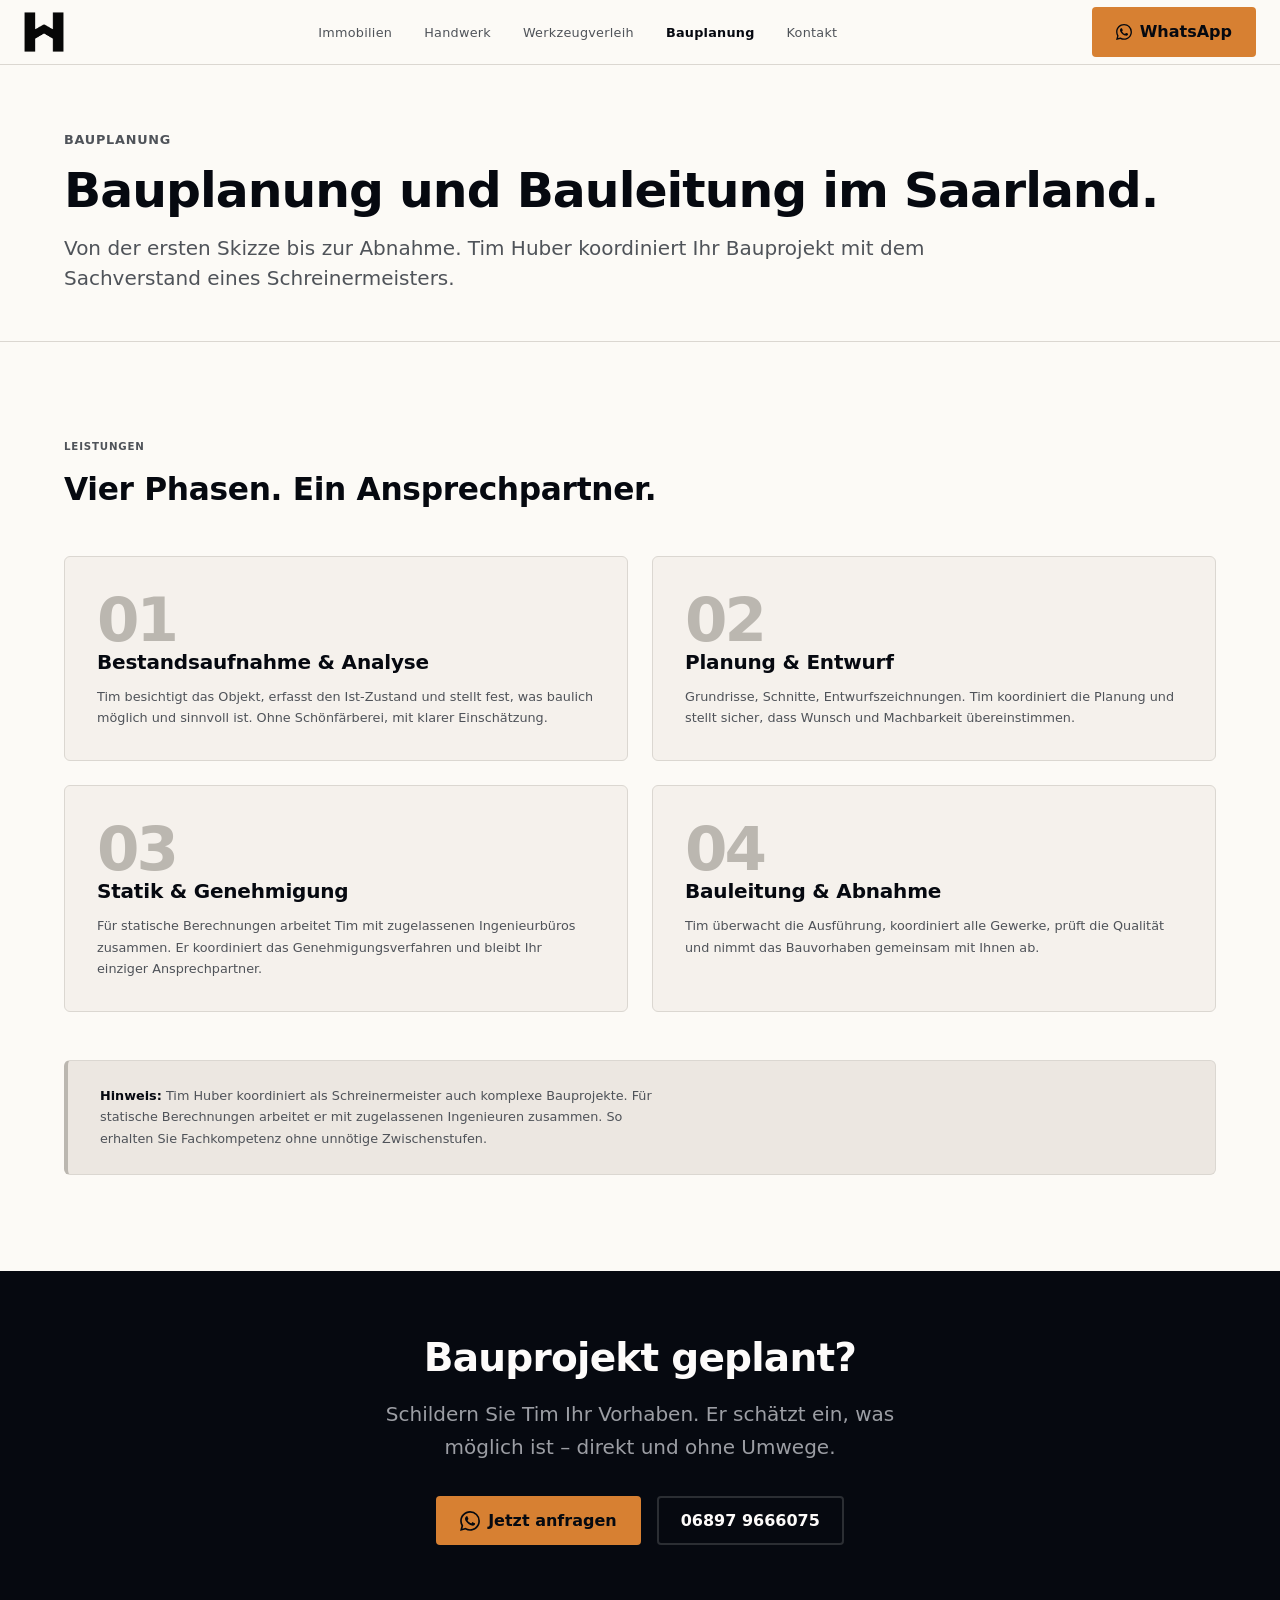
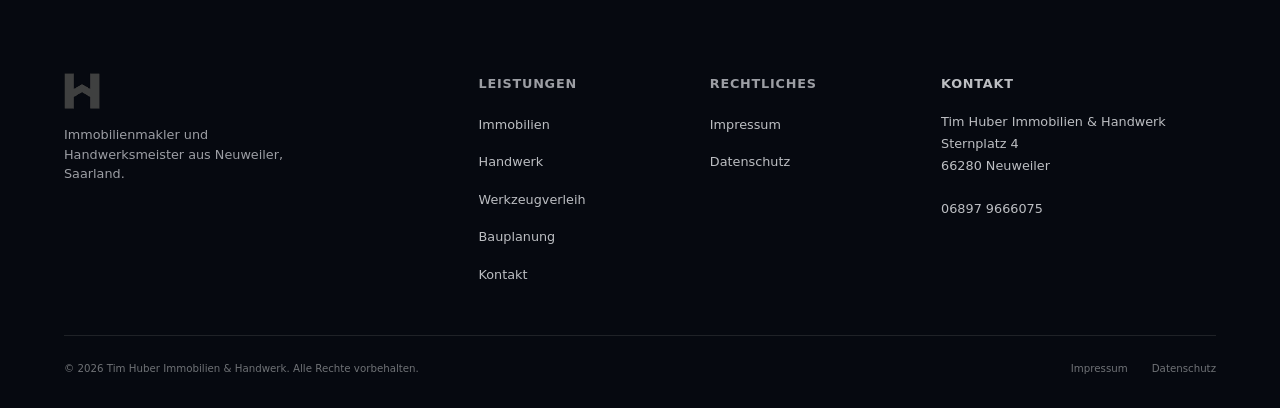
==== bauplanung.html @ 13542544 "feat: alle 7 Unterseiten (Phase 1 Demo komplett) - immobilien.html: Referenz-Listings (3x Platzhalte" ====
<!DOCTYPE html>
<html lang="de">
<head>
  <meta charset="UTF-8">
  <meta name="viewport" content="width=device-width, initial-scale=1.0">

  <meta http-equiv="Content-Security-Policy"
        content="default-src 'none'; style-src 'self' https://fonts.googleapis.com 'unsafe-inline'; font-src 'self' https://fonts.gstatic.com; img-src 'self'; script-src 'self'; form-action 'none'; frame-ancestors 'none';">
  <meta name="referrer" content="strict-origin-when-cross-origin">

  <title>Bauplanung im Saarland – Tim Huber</title>
  <meta name="description" content="Bauplanung, Statik und Bauleitung im Saarland: Tim Huber koordiniert als Schreinermeister komplexe Bauprojekte von der Bestandsaufnahme bis zur Abnahme. Jetzt anfragen.">
  <link rel="canonical" href="https://tchitcho119.github.io/timhuber-website/bauplanung.html">

  <meta property="og:type"        content="website">
  <meta property="og:title"       content="Bauplanung im Saarland – Tim Huber">
  <meta property="og:description" content="Bauplanung, Statik und Bauleitung für Um- und Neubauvorhaben im Saarland.">
  <meta property="og:url"         content="https://tchitcho119.github.io/timhuber-website/bauplanung.html">
  <meta property="og:image"       content="https://tchitcho119.github.io/timhuber-website/img/th-logo.webp">
  <meta property="og:locale"      content="de_DE">

  <link rel="stylesheet" href="css/tokens.css">
  <link rel="stylesheet" href="css/base.css">
  <link rel="stylesheet" href="css/components.css">
  <link rel="stylesheet" href="css/layout.css">

  <style>
    .leistungspunkte {
      display: grid;
      gap: var(--space-6);
      grid-template-columns: 1fr;
      margin-top: var(--space-12);
    }
    @media (min-width: 640px) {
      .leistungspunkte { grid-template-columns: 1fr 1fr; }
    }
    .lp-item {
      background: var(--c-surface);
      border: 1px solid var(--c-border);
      border-radius: var(--radius-md);
      padding: var(--space-8);
    }
    .lp-number {
      font-family: var(--font-heading);
      font-size: var(--text-4xl);
      font-weight: 800;
      color: var(--c-border-dark);
      letter-spacing: -0.05em;
      line-height: 1;
      margin-bottom: var(--space-5);
    }
    .lp-title {
      font-family: var(--font-heading);
      font-size: var(--text-md);
      font-weight: 700;
      color: var(--c-text);
      margin-bottom: var(--space-3);
    }
    .lp-desc {
      font-size: var(--text-sm);
      color: var(--c-text-muted);
      line-height: 1.65;
    }
    .hinweis-box {
      background: var(--c-surface-2);
      border: 1px solid var(--c-border);
      border-left: 4px solid var(--c-border-dark);
      border-radius: var(--radius-md);
      padding: var(--space-6) var(--space-8);
      margin-top: var(--space-12);
    }
    .hinweis-box p {
      font-size: var(--text-sm);
      color: var(--c-text-muted);
      line-height: 1.7;
      margin: 0;
    }
    .hinweis-box strong {
      color: var(--c-text);
    }
  </style>

  <script type="application/ld+json">
  {
    "@context": "https://schema.org",
    "@graph": [
      {
        "@type": "LocalBusiness",
        "@id": "https://tchitcho119.github.io/timhuber-website/#business",
        "name": "Tim Huber Immobilien & Handwerk",
        "url": "https://tchitcho119.github.io/timhuber-website/",
        "telephone": "+4968979666075",
        "address": {
          "@type": "PostalAddress",
          "streetAddress": "Sternplatz 4",
          "addressLocality": "Neuweiler",
          "postalCode": "66280",
          "addressCountry": "DE"
        },
        "areaServed": [
          { "@type": "State", "name": "Saarland" }
        ]
      },
      {
        "@type": "BreadcrumbList",
        "itemListElement": [
          { "@type": "ListItem", "position": 1, "name": "Startseite", "item": "https://tchitcho119.github.io/timhuber-website/" },
          { "@type": "ListItem", "position": 2, "name": "Bauplanung", "item": "https://tchitcho119.github.io/timhuber-website/bauplanung.html" }
        ]
      }
    ]
  }
  </script>
</head>

<body>

  <a class="skip-link" href="#main-content">Zum Inhalt springen</a>

  <nav class="nav" role="navigation" aria-label="Hauptnavigation">
    <div class="nav-inner">
      <a href="index.html" class="nav-logo" aria-label="Tim Huber Immobilien & Handwerk – Startseite">
        <img src="img/th-logo.webp" alt="TH" width="40" height="40">
      </a>
      <ul class="nav-links" role="list">
        <li><a href="immobilien.html"      class="nav-link">Immobilien</a></li>
        <li><a href="handwerk.html"        class="nav-link">Handwerk</a></li>
        <li><a href="werkzeugverleih.html" class="nav-link">Werkzeugverleih</a></li>
        <li><a href="bauplanung.html"      class="nav-link" aria-current="page">Bauplanung</a></li>
        <li><a href="kontakt.html"         class="nav-link">Kontakt</a></li>
      </ul>
      <a href="https://wa.me/4968979666075?text=Hallo%2C%20ich%20interessiere%20mich%20f%C3%BCr%20Bauplanung%20und%20Bauleitung."
         class="btn-primary nav-cta" target="_blank" rel="noopener noreferrer" aria-label="WhatsApp-Nachricht senden">
        <svg width="16" height="16" viewBox="0 0 24 24" fill="currentColor" aria-hidden="true" focusable="false"><path d="M17.472 14.382c-.297-.149-1.758-.867-2.03-.967-.273-.099-.471-.148-.67.15-.197.297-.767.966-.94 1.164-.173.199-.347.223-.644.075-.297-.15-1.255-.463-2.39-1.475-.883-.788-1.48-1.761-1.653-2.059-.173-.297-.018-.458.13-.606.134-.133.298-.347.446-.52.149-.174.198-.298.298-.497.099-.198.05-.371-.025-.52-.075-.149-.669-1.612-.916-2.207-.242-.579-.487-.5-.669-.51-.173-.008-.371-.01-.57-.01-.198 0-.52.074-.792.372-.272.297-1.04 1.016-1.04 2.479 0 1.462 1.065 2.875 1.213 3.074.149.198 2.096 3.2 5.077 4.487.709.306 1.262.489 1.694.625.712.227 1.36.195 1.871.118.571-.085 1.758-.719 2.006-1.413.248-.694.248-1.289.173-1.413-.074-.124-.272-.198-.57-.347m-5.421 7.403h-.004a9.87 9.87 0 01-5.031-1.378l-.361-.214-3.741.982.998-3.648-.235-.374a9.86 9.86 0 01-1.51-5.26c.001-5.45 4.436-9.884 9.888-9.884 2.64 0 5.122 1.03 6.988 2.898a9.825 9.825 0 012.893 6.994c-.003 5.45-4.437 9.884-9.885 9.884m8.413-18.297A11.815 11.815 0 0012.05 0C5.495 0 .16 5.335.157 11.892c0 2.096.547 4.142 1.588 5.945L.057 24l6.305-1.654a11.882 11.882 0 005.683 1.448h.005c6.554 0 11.89-5.335 11.893-11.893a11.821 11.821 0 00-3.48-8.413z"/></svg>
        WhatsApp
      </a>
      <button class="nav-toggle" aria-label="Menü öffnen" aria-expanded="false" aria-controls="nav-mobile">
        <span aria-hidden="true"></span>
        <span aria-hidden="true"></span>
        <span aria-hidden="true"></span>
      </button>
    </div>
    <div class="nav-overlay" id="nav-mobile" aria-label="Mobile Navigation">
      <a href="immobilien.html"      class="nav-link">Immobilien</a>
      <a href="handwerk.html"        class="nav-link">Handwerk</a>
      <a href="werkzeugverleih.html" class="nav-link">Werkzeugverleih</a>
      <a href="bauplanung.html"      class="nav-link" aria-current="page">Bauplanung</a>
      <a href="kontakt.html"         class="nav-link">Kontakt</a>
      <a href="https://wa.me/4968979666075?text=Hallo%2C%20ich%20interessiere%20mich%20f%C3%BCr%20Bauplanung%20und%20Bauleitung."
         class="btn-primary" target="_blank" rel="noopener noreferrer" style="margin-top:var(--space-2);align-self:flex-start;">
        <svg width="16" height="16" viewBox="0 0 24 24" fill="currentColor" aria-hidden="true" focusable="false"><path d="M17.472 14.382c-.297-.149-1.758-.867-2.03-.967-.273-.099-.471-.148-.67.15-.197.297-.767.966-.94 1.164-.173.199-.347.223-.644.075-.297-.15-1.255-.463-2.39-1.475-.883-.788-1.48-1.761-1.653-2.059-.173-.297-.018-.458.13-.606.134-.133.298-.347.446-.52.149-.174.198-.298.298-.497.099-.198.05-.371-.025-.52-.075-.149-.669-1.612-.916-2.207-.242-.579-.487-.5-.669-.51-.173-.008-.371-.01-.57-.01-.198 0-.52.074-.792.372-.272.297-1.04 1.016-1.04 2.479 0 1.462 1.065 2.875 1.213 3.074.149.198 2.096 3.2 5.077 4.487.709.306 1.262.489 1.694.625.712.227 1.36.195 1.871.118.571-.085 1.758-.719 2.006-1.413.248-.694.248-1.289.173-1.413-.074-.124-.272-.198-.57-.347m-5.421 7.403h-.004a9.87 9.87 0 01-5.031-1.378l-.361-.214-3.741.982.998-3.648-.235-.374a9.86 9.86 0 01-1.51-5.26c.001-5.45 4.436-9.884 9.888-9.884 2.64 0 5.122 1.03 6.988 2.898a9.825 9.825 0 012.893 6.994c-.003 5.45-4.437 9.884-9.885 9.884m8.413-18.297A11.815 11.815 0 0012.05 0C5.495 0 .16 5.335.157 11.892c0 2.096.547 4.142 1.588 5.945L.057 24l6.305-1.654a11.882 11.882 0 005.683 1.448h.005c6.554 0 11.89-5.335 11.893-11.893a11.821 11.821 0 00-3.48-8.413z"/></svg>
        Jetzt anfragen
      </a>
    </div>
  </nav>

  <main id="main-content">

    <header class="page-header">
      <div class="container">
        <p class="text-muted" style="font-size:var(--text-sm);font-family:var(--font-heading);font-weight:600;letter-spacing:0.06em;text-transform:uppercase;margin-bottom:var(--space-3);">Bauplanung</p>
        <h1>Bauplanung und Bauleitung im Saarland.</h1>
        <p class="text-lead" style="margin-top:var(--space-3);">Von der ersten Skizze bis zur Abnahme. Tim Huber koordiniert Ihr Bauprojekt mit dem Sachverstand eines Schreinermeisters.</p>
      </div>
    </header>

    <!-- Leistungspunkte -->
    <section class="section-lg" aria-labelledby="leistungen-heading">
      <div class="container">
        <p style="font-family:var(--font-heading);font-size:var(--text-xs);font-weight:700;letter-spacing:0.08em;text-transform:uppercase;color:var(--c-text-muted);margin-bottom:var(--space-4);">Leistungen</p>
        <h2 id="leistungen-heading">Vier Phasen. Ein Ansprechpartner.</h2>

        <div class="leistungspunkte">

          <div class="lp-item">
            <p class="lp-number" aria-hidden="true">01</p>
            <h3 class="lp-title">Bestandsaufnahme &amp; Analyse</h3>
            <p class="lp-desc">Tim besichtigt das Objekt, erfasst den Ist-Zustand und stellt fest, was baulich möglich und sinnvoll ist. Ohne Schönfärberei, mit klarer Einschätzung.</p>
          </div>

          <div class="lp-item">
            <p class="lp-number" aria-hidden="true">02</p>
            <h3 class="lp-title">Planung &amp; Entwurf</h3>
            <p class="lp-desc">Grundrisse, Schnitte, Entwurfszeichnungen. Tim koordiniert die Planung und stellt sicher, dass Wunsch und Machbarkeit übereinstimmen.</p>
          </div>

          <div class="lp-item">
            <p class="lp-number" aria-hidden="true">03</p>
            <h3 class="lp-title">Statik &amp; Genehmigung</h3>
            <p class="lp-desc">Für statische Berechnungen arbeitet Tim mit zugelassenen Ingenieurbüros zusammen. Er koordiniert das Genehmigungsverfahren und bleibt Ihr einziger Ansprechpartner.</p>
          </div>

          <div class="lp-item">
            <p class="lp-number" aria-hidden="true">04</p>
            <h3 class="lp-title">Bauleitung &amp; Abnahme</h3>
            <p class="lp-desc">Tim überwacht die Ausführung, koordiniert alle Gewerke, prüft die Qualität und nimmt das Bauvorhaben gemeinsam mit Ihnen ab.</p>
          </div>

        </div>

        <div class="hinweis-box" role="note">
          <p><strong>Hinweis:</strong> Tim Huber koordiniert als Schreinermeister auch komplexe Bauprojekte. Für statische Berechnungen arbeitet er mit zugelassenen Ingenieuren zusammen. So erhalten Sie Fachkompetenz ohne unnötige Zwischenstufen.</p>
        </div>
      </div>
    </section>

    <!-- CTA -->
    <section class="cta-section" aria-labelledby="cta-heading">
      <div class="container">
        <h2 id="cta-heading">Bauprojekt geplant?</h2>
        <p>Schildern Sie Tim Ihr Vorhaben. Er schätzt ein, was möglich ist – direkt und ohne Umwege.</p>
        <div class="hero-actions" style="justify-content:center;margin-top:var(--space-8);">
          <a href="https://wa.me/4968979666075?text=Hallo%2C%20ich%20interessiere%20mich%20f%C3%BCr%20Bauplanung%20und%20Bauleitung."
             class="btn-primary" target="_blank" rel="noopener noreferrer">
            <svg width="20" height="20" viewBox="0 0 24 24" fill="currentColor" aria-hidden="true" focusable="false"><path d="M17.472 14.382c-.297-.149-1.758-.867-2.03-.967-.273-.099-.471-.148-.67.15-.197.297-.767.966-.94 1.164-.173.199-.347.223-.644.075-.297-.15-1.255-.463-2.39-1.475-.883-.788-1.48-1.761-1.653-2.059-.173-.297-.018-.458.13-.606.134-.133.298-.347.446-.52.149-.174.198-.298.298-.497.099-.198.05-.371-.025-.52-.075-.149-.669-1.612-.916-2.207-.242-.579-.487-.5-.669-.51-.173-.008-.371-.01-.57-.01-.198 0-.52.074-.792.372-.272.297-1.04 1.016-1.04 2.479 0 1.462 1.065 2.875 1.213 3.074.149.198 2.096 3.2 5.077 4.487.709.306 1.262.489 1.694.625.712.227 1.36.195 1.871.118.571-.085 1.758-.719 2.006-1.413.248-.694.248-1.289.173-1.413-.074-.124-.272-.198-.57-.347m-5.421 7.403h-.004a9.87 9.87 0 01-5.031-1.378l-.361-.214-3.741.982.998-3.648-.235-.374a9.86 9.86 0 01-1.51-5.26c.001-5.45 4.436-9.884 9.888-9.884 2.64 0 5.122 1.03 6.988 2.898a9.825 9.825 0 012.893 6.994c-.003 5.45-4.437 9.884-9.885 9.884m8.413-18.297A11.815 11.815 0 0012.05 0C5.495 0 .16 5.335.157 11.892c0 2.096.547 4.142 1.588 5.945L.057 24l6.305-1.654a11.882 11.882 0 005.683 1.448h.005c6.554 0 11.89-5.335 11.893-11.893a11.821 11.821 0 00-3.48-8.413z"/></svg>
            Jetzt anfragen
          </a>
          <a href="tel:+4968979666075" class="btn-secondary" style="color:var(--c-text-light);border-color:oklch(30% 0.010 265);">06897 9666075</a>
        </div>
      </div>
    </section>

  </main>

  <footer class="footer" role="contentinfo">
    <div class="footer-inner">
      <div class="footer-grid">
        <div class="footer-brand">
          <img src="img/th-logo.webp" alt="Tim Huber Immobilien & Handwerk" width="40" height="40">
          <p class="footer-tagline">Immobilienmakler und Handwerksmeister aus Neuweiler, Saarland.</p>
        </div>
        <nav aria-label="Leistungen">
          <p class="footer-heading">Leistungen</p>
          <ul class="footer-links" role="list">
            <li><a href="immobilien.html"      class="footer-link">Immobilien</a></li>
            <li><a href="handwerk.html"         class="footer-link">Handwerk</a></li>
            <li><a href="werkzeugverleih.html"  class="footer-link">Werkzeugverleih</a></li>
            <li><a href="bauplanung.html"        class="footer-link">Bauplanung</a></li>
            <li><a href="kontakt.html"           class="footer-link">Kontakt</a></li>
          </ul>
        </nav>
        <nav aria-label="Rechtliches">
          <p class="footer-heading">Rechtliches</p>
          <ul class="footer-links" role="list">
            <li><a href="impressum.html"   class="footer-link">Impressum</a></li>
            <li><a href="datenschutz.html" class="footer-link">Datenschutz</a></li>
          </ul>
        </nav>
        <address class="footer-contact" style="font-style:normal;">
          <p class="footer-heading">Kontakt</p>
          <p>Tim Huber Immobilien &amp; Handwerk<br>Sternplatz 4<br>66280 Neuweiler<br><br><a href="tel:+4968979666075">06897 9666075</a></p>
        </address>
      </div>
      <div class="footer-bottom">
        <p class="footer-copy">&copy; 2026 Tim Huber Immobilien &amp; Handwerk. Alle Rechte vorbehalten.</p>
        <nav class="footer-legal" aria-label="Rechtliche Links">
          <a href="impressum.html"   class="footer-link">Impressum</a>
          <a href="datenschutz.html" class="footer-link">Datenschutz</a>
        </nav>
      </div>
    </div>
  </footer>

  <a href="https://wa.me/4968979666075?text=Hallo%2C%20ich%20interessiere%20mich%20f%C3%BCr%20Bauplanung%20und%20Bauleitung."
     class="whatsapp-sticky" target="_blank" rel="noopener noreferrer"
     aria-label="WhatsApp-Nachricht an Tim Huber senden">
    <svg viewBox="0 0 24 24" aria-hidden="true" focusable="false"><path d="M17.472 14.382c-.297-.149-1.758-.867-2.03-.967-.273-.099-.471-.148-.67.15-.197.297-.767.966-.94 1.164-.173.199-.347.223-.644.075-.297-.15-1.255-.463-2.39-1.475-.883-.788-1.48-1.761-1.653-2.059-.173-.297-.018-.458.13-.606.134-.133.298-.347.446-.52.149-.174.198-.298.298-.497.099-.198.05-.371-.025-.52-.075-.149-.669-1.612-.916-2.207-.242-.579-.487-.5-.669-.51-.173-.008-.371-.01-.57-.01-.198 0-.52.074-.792.372-.272.297-1.04 1.016-1.04 2.479 0 1.462 1.065 2.875 1.213 3.074.149.198 2.096 3.2 5.077 4.487.709.306 1.262.489 1.694.625.712.227 1.36.195 1.871.118.571-.085 1.758-.719 2.006-1.413.248-.694.248-1.289.173-1.413-.074-.124-.272-.198-.57-.347m-5.421 7.403h-.004a9.87 9.87 0 01-5.031-1.378l-.361-.214-3.741.982.998-3.648-.235-.374a9.86 9.86 0 01-1.51-5.26c.001-5.45 4.436-9.884 9.888-9.884 2.64 0 5.122 1.03 6.988 2.898a9.825 9.825 0 012.893 6.994c-.003 5.45-4.437 9.884-9.885 9.884m8.413-18.297A11.815 11.815 0 0012.05 0C5.495 0 .16 5.335.157 11.892c0 2.096.547 4.142 1.588 5.945L.057 24l6.305-1.654a11.882 11.882 0 005.683 1.448h.005c6.554 0 11.89-5.335 11.893-11.893a11.821 11.821 0 00-3.48-8.413z"/></svg>
  </a>

  <script src="js/nav.js" defer></script>
</body>
</html>
---- css/tokens.css ----
/* ==========================================================================
   TOKENS — Tim Huber Immobilien & Handwerk
   Quelle: 03-Design/DESIGN.md
   Änderungen hier wirken auf alle Seiten.
   ========================================================================== */

@import url('https://fonts.googleapis.com/css2?family=Archivo:wght@400;500;600;700;800&family=Space+Grotesk:wght@300;400;500;600;700&display=swap');

:root {

  /* ------------------------------------------------------------------
     Farben (OKLCH — kein #000, kein #fff)
     ------------------------------------------------------------------ */

  /* Hintergründe */
  --c-bg:        oklch(98.5% 0.006 75);   /* Warme Cream */
  --c-surface:   oklch(96%   0.008 75);   /* Karten */
  --c-surface-2: oklch(93%   0.010 75);   /* Hover-Flächen */

  /* Text */
  --c-text:       oklch(14%  0.016 265);  /* Tiefes Anthrazit */
  --c-text-muted: oklch(44%  0.012 265);  /* Sekundärtext */
  --c-text-light: oklch(99%  0.003 75);   /* Text auf dunklem BG */

  /* Akzent — Warm Amber (einzige Signalfarbe) */
  --c-accent:      oklch(68% 0.14 58);    /* WhatsApp-Button, primärer CTA */
  --c-accent-dark: oklch(60% 0.13 58);    /* Hover */
  --c-accent-text: oklch(14% 0.016 265);  /* Text auf Amber */

  /* Struktur */
  --c-border:      oklch(88% 0.009 75);
  --c-border-dark: oklch(78% 0.010 75);

  /* Semantisch */
  --c-success: oklch(62% 0.13 145);  /* Verfügbar */
  --c-sold:    oklch(55% 0.09 265);  /* Vermietet/Verkauft */
  --c-error:   oklch(55% 0.18 25);   /* Fehler */

  /* ------------------------------------------------------------------
     Typografie
     ------------------------------------------------------------------ */

  --font-heading: 'Archivo', system-ui, sans-serif;
  --font-body:    'Space Grotesk', system-ui, sans-serif;

  /* Skala: 1.25 Major Third */
  --text-xs:   0.64rem;    /*  ~10px — Labels, Badges */
  --text-sm:   0.8rem;     /*  ~13px — Meta, Captions */
  --text-base: 1rem;       /*   16px — Fließtext */
  --text-md:   1.25rem;    /*   20px — Lead-Text */
  --text-lg:   1.563rem;   /*   25px — H3 */
  --text-xl:   1.953rem;   /*   31px — H2 */
  --text-2xl:  2.441rem;   /*   39px — H1 Seiten */
  --text-3xl:  3.052rem;   /*   49px — Hero Desktop */
  --text-4xl:  3.815rem;   /*   61px — Hero max */

  /* ------------------------------------------------------------------
     Spacing (4px-Basis)
     ------------------------------------------------------------------ */

  --space-1:  0.25rem;   /*   4px */
  --space-2:  0.5rem;    /*   8px */
  --space-3:  0.75rem;   /*  12px */
  --space-4:  1rem;      /*  16px */
  --space-6:  1.5rem;    /*  24px */
  --space-8:  2rem;      /*  32px */
  --space-12: 3rem;      /*  48px */
  --space-16: 4rem;      /*  64px */
  --space-24: 6rem;      /*  96px */
  --space-32: 8rem;      /* 128px */

  /* ------------------------------------------------------------------
     Layout
     ------------------------------------------------------------------ */

  --max-width:        1280px;
  --max-width-text:   720px;    /* Fließtext-Container */
  --max-width-narrow: 560px;    /* Formulare */
  --gutter:           var(--space-6);   /* Mobile */
  --gutter-md:        var(--space-8);   /* Tablet */
  --gutter-lg:        var(--space-16);  /* Desktop */

  /* ------------------------------------------------------------------
     Radien & Schatten
     ------------------------------------------------------------------ */

  --radius-sm: 4px;
  --radius-md: 6px;
  --radius-lg: 12px;

  --shadow-sm: 0 2px 8px oklch(0% 0 0 / 0.10);
  --shadow-md: 0 4px 16px oklch(0% 0 0 / 0.12);

  /* ------------------------------------------------------------------
     Motion
     ------------------------------------------------------------------ */

  --duration-fast:   120ms;
  --duration-base:   180ms;
  --duration-slow:   300ms;
  --ease-out:        cubic-bezier(0.16, 1, 0.3, 1);
}
---- css/base.css ----
/* ==========================================================================
   BASE — Reset, Body, Typografie-Grundlagen
   ========================================================================== */

/* Reset */
*, *::before, *::after {
  box-sizing: border-box;
  margin: 0;
  padding: 0;
}

/* Root */
html {
  font-size: 100%;          /* 16px Basis — nie kleiner setzen */
  -webkit-text-size-adjust: 100%;
  scroll-behavior: smooth;
}

body {
  background-color: var(--c-bg);
  color: var(--c-text);
  font-family: var(--font-body);
  font-size: var(--text-base);
  font-weight: 400;
  line-height: 1.6;
  min-height: 100dvh;
}

/* Typografie */
h1, h2, h3, h4, h5, h6 {
  font-family: var(--font-heading);
  font-weight: 700;
  line-height: 1.2;
  letter-spacing: -0.01em;
  color: var(--c-text);
}

h1 { font-size: var(--text-2xl); font-weight: 800; letter-spacing: -0.02em; }
h2 { font-size: var(--text-xl); }
h3 { font-size: var(--text-lg); }
h4 { font-size: var(--text-md); }

p {
  max-width: 70ch;
  line-height: 1.65;
}

p + p {
  margin-top: var(--space-4);
}

/* Links */
a {
  color: var(--c-text);
  text-decoration: underline;
  text-underline-offset: 3px;
  transition: color var(--duration-base) var(--ease-out);
}

a:hover {
  color: var(--c-accent-dark);
}

/* Externe Links */
a[target="_blank"],
a[rel~="noopener"] {
  /* Kein automatisches Icon — bewusste Entscheidung pro Element */
}

/* Bilder */
img, video {
  display: block;
  max-width: 100%;
  height: auto;
}

/* Listen (Reset für Navigation) */
ul, ol {
  list-style: none;
}

/* Formulare */
button, input, textarea, select {
  font: inherit;
}

button {
  cursor: pointer;
  border: none;
  background: none;
}

/* Fokus — sichtbar, kein outline:none */
:focus-visible {
  outline: 3px solid var(--c-accent);
  outline-offset: 3px;
  border-radius: var(--radius-sm);
}

/* Selektion */
::selection {
  background-color: oklch(68% 0.14 58 / 0.25);
  color: var(--c-text);
}

/* Utility — visuell versteckt, aber für Screenreader sichtbar */
.sr-only {
  position: absolute;
  width: 1px;
  height: 1px;
  padding: 0;
  margin: -1px;
  overflow: hidden;
  clip: rect(0, 0, 0, 0);
  white-space: nowrap;
  border-width: 0;
}

/* Skip-to-content (a11y) — pure CSS, kein JS */
.skip-link {
  position: absolute;
  top: 0;
  left: 0;
  padding: var(--space-3) var(--space-4);
  background: var(--c-accent);
  color: var(--c-accent-text);
  font-family: var(--font-heading);
  font-weight: 700;
  border-radius: 0 0 var(--radius-sm) 0;
  z-index: 999;
  text-decoration: none;
  clip: rect(0, 0, 0, 0);
  width: 1px;
  height: 1px;
  overflow: hidden;
  white-space: nowrap;
}
.skip-link:focus {
  clip: auto;
  width: auto;
  height: auto;
  overflow: visible;
}

/* Section-Abstände (Variation erzeugt Rhythmus) */
.section-sm { padding-block: var(--space-12); }
.section-md { padding-block: var(--space-16); }
.section-lg { padding-block: var(--space-24); }

/* Muted Text */
.text-muted { color: var(--c-text-muted); }

/* Lead */
.text-lead {
  font-size: var(--text-md);
  line-height: 1.5;
  color: var(--c-text-muted);
}
---- css/components.css ----
/* ==========================================================================
   COMPONENTS — Button, Karte, Navigation, Footer, WhatsApp-Sticky
   ========================================================================== */

/* ------------------------------------------------------------------
   BUTTON
   ------------------------------------------------------------------ */

/* Primary (Amber — nur WhatsApp-CTA, Von Restorff) */
.btn-primary {
  display: inline-flex;
  align-items: center;
  gap: var(--space-2);
  background: var(--c-accent);
  color: var(--c-accent-text);
  font-family: var(--font-heading);
  font-weight: 700;
  font-size: var(--text-base);
  padding: var(--space-3) var(--space-6);
  border-radius: var(--radius-sm);
  min-height: 48px;         /* Fitts's Law */
  min-width: 48px;
  text-decoration: none;
  white-space: nowrap;
  transition: background var(--duration-base) var(--ease-out);
}

.btn-primary:hover {
  background: var(--c-accent-dark);
  color: var(--c-accent-text);
}

.btn-primary:focus-visible {
  outline: 3px solid var(--c-accent);
  outline-offset: 3px;
}

/* Secondary (Outline — kein Amber) */
.btn-secondary {
  display: inline-flex;
  align-items: center;
  gap: var(--space-2);
  background: transparent;
  color: var(--c-text);
  font-family: var(--font-heading);
  font-weight: 600;
  font-size: var(--text-base);
  padding: calc(var(--space-3) - 2px) calc(var(--space-6) - 2px);
  border: 2px solid var(--c-border-dark);
  border-radius: var(--radius-sm);
  min-height: 48px;
  text-decoration: none;
  white-space: nowrap;
  transition:
    border-color var(--duration-base) var(--ease-out),
    background var(--duration-base) var(--ease-out);
}

.btn-secondary:hover {
  border-color: var(--c-text);
  background: var(--c-surface);
  color: var(--c-text);
}

/* ------------------------------------------------------------------
   BADGE / STATUS
   ------------------------------------------------------------------ */

.badge {
  display: inline-flex;
  align-items: center;
  gap: var(--space-1);
  font-family: var(--font-heading);
  font-size: var(--text-xs);
  font-weight: 600;
  letter-spacing: 0.04em;
  text-transform: uppercase;
  padding: var(--space-1) var(--space-3);
  border-radius: 100px;
  line-height: 1;
}

.badge-available {
  background: oklch(62% 0.13 145 / 0.12);
  color: oklch(38% 0.12 145);
}

.badge-sold {
  background: oklch(55% 0.09 265 / 0.10);
  color: oklch(40% 0.08 265);
}

.badge-reserved {
  background: oklch(68% 0.14 58 / 0.12);
  color: oklch(44% 0.12 58);
}

/* ------------------------------------------------------------------
   KARTE (Immobilien-Listing)
   Miller's Law: max. 6 Felder sichtbar
   ------------------------------------------------------------------ */

.card {
  background: var(--c-surface);
  border: 1px solid var(--c-border);
  border-radius: var(--radius-md);
  overflow: hidden;
  transition: background var(--duration-base) var(--ease-out);
}

.card:hover {
  background: var(--c-surface-2);
}

.card-image {
  aspect-ratio: 16 / 10;
  overflow: hidden;
  background: var(--c-surface-2);
}

.card-image img {
  width: 100%;
  height: 100%;
  object-fit: cover;
  transition: transform var(--duration-slow) var(--ease-out);
}

.card:hover .card-image img {
  transform: scale(1.03);
}

.card-body {
  padding: var(--space-6);
}

.card-meta {
  display: flex;
  align-items: center;
  justify-content: space-between;
  margin-bottom: var(--space-3);
}

.card-title {
  font-family: var(--font-heading);
  font-size: var(--text-lg);
  font-weight: 700;
  color: var(--c-text);
  margin-bottom: var(--space-2);
  text-decoration: none;
}

.card-title:hover {
  color: var(--c-text);
}

.card-price {
  font-family: var(--font-heading);
  font-size: var(--text-xl);
  font-weight: 800;
  color: var(--c-text);
  letter-spacing: -0.02em;
}

.card-specs {
  display: flex;
  flex-wrap: wrap;
  gap: var(--space-4);
  margin-top: var(--space-4);
  padding-top: var(--space-4);
  border-top: 1px solid var(--c-border);
}

.card-spec {
  display: flex;
  flex-direction: column;
  gap: var(--space-1);
}

.card-spec-label {
  font-size: var(--text-xs);
  font-weight: 500;
  color: var(--c-text-muted);
  text-transform: uppercase;
  letter-spacing: 0.05em;
}

.card-spec-value {
  font-size: var(--text-sm);
  font-weight: 600;
  color: var(--c-text);
}

/* ------------------------------------------------------------------
   NAVIGATION
   Hick's Law: max. 5 Punkte
   ------------------------------------------------------------------ */

.nav {
  position: sticky;
  top: 0;
  z-index: 50;
  background: var(--c-bg);
  border-bottom: 1px solid var(--c-border);
}

.nav-inner {
  display: flex;
  align-items: center;
  justify-content: space-between;
  height: 64px;
  padding-inline: var(--gutter);
  max-width: var(--max-width);
  margin-inline: auto;
}

.nav-logo {
  display: flex;
  align-items: center;
  text-decoration: none;
  flex-shrink: 0;
}

.nav-logo img {
  height: 40px;
  width: auto;
}

.nav-links {
  display: none;    /* Mobile: ausgeblendet */
  align-items: center;
  gap: var(--space-8);
}

.nav-link {
  font-family: var(--font-heading);
  font-size: var(--text-sm);
  font-weight: 500;
  color: var(--c-text-muted);
  text-decoration: none;
  letter-spacing: 0.02em;
  transition: color var(--duration-fast) var(--ease-out);
}

.nav-link:hover,
.nav-link[aria-current="page"] {
  color: var(--c-text);
}

.nav-link[aria-current="page"] {
  font-weight: 700;
}

/* CTA in Nav */
.nav-cta {
  display: none;
}

/* Hamburger (Mobile) */
.nav-toggle {
  display: flex;
  flex-direction: column;
  justify-content: center;
  gap: 5px;
  width: 48px;
  height: 48px;
  padding: var(--space-3);
  cursor: pointer;
  background: none;
  border: none;
}

.nav-toggle span {
  display: block;
  height: 2px;
  background: var(--c-text);
  border-radius: 2px;
  transition: transform var(--duration-base) var(--ease-out),
              opacity var(--duration-base) var(--ease-out);
}

/* Mobile Overlay */
.nav-overlay {
  display: none;
  position: fixed;
  inset: 64px 0 0 0;
  background: var(--c-bg);
  z-index: 49;
  padding: var(--space-8) var(--gutter);
  flex-direction: column;
  gap: var(--space-6);
  border-top: 1px solid var(--c-border);
}

.nav-overlay.is-open {
  display: flex;
}

.nav-overlay .nav-link {
  font-size: var(--text-md);
  font-weight: 600;
  color: var(--c-text);
  padding-block: var(--space-2);
  border-bottom: 1px solid var(--c-border);
}

/* Desktop: Links + CTA zeigen, Toggle verstecken */
@media (min-width: 768px) {
  .nav-links { display: flex; }
  .nav-cta   { display: flex; }
  .nav-toggle { display: none; }
}

/* ------------------------------------------------------------------
   FOOTER
   ------------------------------------------------------------------ */

.footer {
  background: var(--c-text);
  color: var(--c-text-light);
  padding-block: var(--space-16) var(--space-8);
}

.footer-inner {
  max-width: var(--max-width);
  margin-inline: auto;
  padding-inline: var(--gutter);
}

.footer-grid {
  display: grid;
  gap: var(--space-12);
  grid-template-columns: 1fr;
}

.footer-brand img {
  height: 36px;
  width: auto;
  margin-bottom: var(--space-4);
  opacity: 0.9;
  filter: brightness(10);  /* Anthrazit-Logo auf dunklem BG aufhellen */
}

.footer-tagline {
  font-size: var(--text-sm);
  color: oklch(70% 0.008 265);
  max-width: 30ch;
  line-height: 1.5;
}

.footer-heading {
  font-family: var(--font-heading);
  font-size: var(--text-sm);
  font-weight: 700;
  letter-spacing: 0.06em;
  text-transform: uppercase;
  color: oklch(70% 0.008 265);
  margin-bottom: var(--space-4);
}

.footer-links {
  display: flex;
  flex-direction: column;
  gap: var(--space-3);
}

.footer-link {
  font-size: var(--text-sm);
  color: oklch(80% 0.006 265);
  text-decoration: none;
  transition: color var(--duration-fast) var(--ease-out);
}

.footer-link:hover {
  color: var(--c-text-light);
}

.footer-contact p {
  font-size: var(--text-sm);
  color: oklch(80% 0.006 265);
  line-height: 1.7;
  max-width: none;
}

.footer-contact a {
  color: oklch(80% 0.006 265);
  text-decoration: none;
}

.footer-contact a:hover {
  color: var(--c-text-light);
}

.footer-bottom {
  margin-top: var(--space-12);
  padding-top: var(--space-6);
  border-top: 1px solid oklch(25% 0.010 265);
  display: flex;
  flex-wrap: wrap;
  gap: var(--space-4);
  align-items: center;
  justify-content: space-between;
}

.footer-copy {
  font-size: var(--text-xs);
  color: oklch(55% 0.008 265);
}

.footer-legal {
  display: flex;
  gap: var(--space-6);
}

.footer-legal a {
  font-size: var(--text-xs);
  color: oklch(55% 0.008 265);
  text-decoration: none;
}

.footer-legal a:hover {
  color: oklch(70% 0.008 265);
}

/* Footer Grid: 2 Spalten ab Tablet, 4 ab Desktop */
@media (min-width: 768px) {
  .footer-grid { grid-template-columns: 1fr 1fr; }
}

@media (min-width: 1024px) {
  .footer-grid { grid-template-columns: 2fr 1fr 1fr 1.5fr; }
  .footer-inner { padding-inline: var(--gutter-lg); }
}

/* ------------------------------------------------------------------
   WHATSAPP STICKY (Mobile)
   Fitts's Law: 56x56px, immer erreichbar
   Von Restorff: einziges Amber-Element auf der Seite
   ------------------------------------------------------------------ */

.whatsapp-sticky {
  position: fixed;
  bottom: var(--space-6);
  right: var(--space-6);
  z-index: 100;
  width: 56px;
  height: 56px;
  background: var(--c-accent);
  border-radius: 50%;
  display: flex;
  align-items: center;
  justify-content: center;
  text-decoration: none;
  box-shadow: 0 2px 8px oklch(0% 0 0 / 0.15);
  transition:
    background var(--duration-base) var(--ease-out),
    transform var(--duration-base) var(--ease-out);
}

.whatsapp-sticky:hover {
  background: var(--c-accent-dark);
  transform: scale(1.06);
}

.whatsapp-sticky:focus-visible {
  outline: 3px solid var(--c-accent);
  outline-offset: 3px;
}

.whatsapp-sticky svg {
  width: 28px;
  height: 28px;
  fill: var(--c-accent-text);
  flex-shrink: 0;
}

/* Desktop: Sticky ausblenden (Nav-CTA übernimmt) */
@media (min-width: 768px) {
  .whatsapp-sticky { display: none; }
}

/* ------------------------------------------------------------------
   VERTRAUENS-BADGES (Startseite)
   ------------------------------------------------------------------ */

.trust-bar {
  display: flex;
  flex-wrap: wrap;
  gap: var(--space-6);
  align-items: center;
}

.trust-item {
  display: flex;
  align-items: center;
  gap: var(--space-3);
}

.trust-icon {
  width: 40px;
  height: 40px;
  background: var(--c-surface-2);
  border-radius: var(--radius-sm);
  display: flex;
  align-items: center;
  justify-content: center;
  flex-shrink: 0;
}

.trust-icon svg {
  width: 20px;
  height: 20px;
  stroke: var(--c-text-muted);
  fill: none;
}

.trust-label {
  font-size: var(--text-sm);
  font-weight: 600;
  color: var(--c-text);
  line-height: 1.3;
}

.trust-sublabel {
  font-size: var(--text-xs);
  color: var(--c-text-muted);
}

/* ------------------------------------------------------------------
   LEISTUNGS-GRID (Startseite)
   Anti-Ban: kein identisches Icon+Heading+Text×3-Grid
   ------------------------------------------------------------------ */

.service-grid {
  display: grid;
  gap: var(--space-2);
  grid-template-columns: 1fr;
}

.service-item {
  display: flex;
  align-items: flex-start;
  gap: var(--space-6);
  padding: var(--space-6);
  border: 1px solid var(--c-border);
  border-radius: var(--radius-md);
  text-decoration: none;
  background: var(--c-bg);
  transition: background var(--duration-base) var(--ease-out);
}

.service-item:hover {
  background: var(--c-surface);
}

.service-number {
  font-family: var(--font-heading);
  font-size: var(--text-2xl);
  font-weight: 800;
  color: var(--c-border-dark);
  line-height: 1;
  flex-shrink: 0;
  width: 2ch;
  letter-spacing: -0.03em;
}

.service-content {}

.service-title {
  font-family: var(--font-heading);
  font-size: var(--text-md);
  font-weight: 700;
  color: var(--c-text);
  margin-bottom: var(--space-2);
}

.service-desc {
  font-size: var(--text-sm);
  color: var(--c-text-muted);
  line-height: 1.55;
  max-width: none;
}

@media (min-width: 768px) {
  .service-grid { grid-template-columns: 1fr 1fr; }
}

/* ------------------------------------------------------------------
   VORHER/NACHHER (Handwerk)
   ------------------------------------------------------------------ */

.before-after {
  display: grid;
  gap: var(--space-4);
  grid-template-columns: 1fr 1fr;
}

.before-after-item {
  position: relative;
  border-radius: var(--radius-md);
  overflow: hidden;
  aspect-ratio: 4 / 3;
  background: var(--c-surface-2);
}

.before-after-item img {
  width: 100%;
  height: 100%;
  object-fit: cover;
}

.before-after-label {
  position: absolute;
  top: var(--space-3);
  left: var(--space-3);
  font-family: var(--font-heading);
  font-size: var(--text-xs);
  font-weight: 700;
  letter-spacing: 0.06em;
  text-transform: uppercase;
  padding: var(--space-1) var(--space-3);
  background: oklch(14% 0.016 265 / 0.75);
  color: var(--c-text-light);
  border-radius: 100px;
  backdrop-filter: blur(4px);
}
---- css/layout.css ----
/* ==========================================================================
   LAYOUT — Container, Grid, Breakpoints
   Breakpoints: 375 / 768 / 1024 / 1440
   ========================================================================== */

/* ------------------------------------------------------------------
   Container
   ------------------------------------------------------------------ */

.container {
  width: 100%;
  max-width: var(--max-width);
  margin-inline: auto;
  padding-inline: var(--gutter);
}

.container-text {
  width: 100%;
  max-width: var(--max-width-text);
  margin-inline: auto;
  padding-inline: var(--gutter);
}

.container-narrow {
  width: 100%;
  max-width: var(--max-width-narrow);
  margin-inline: auto;
  padding-inline: var(--gutter);
}

@media (min-width: 768px) {
  .container,
  .container-text,
  .container-narrow {
    padding-inline: var(--gutter-md);
  }
}

@media (min-width: 1024px) {
  .container,
  .container-text,
  .container-narrow {
    padding-inline: var(--gutter-lg);
  }
}

/* ------------------------------------------------------------------
   Grid-Utilities
   ------------------------------------------------------------------ */

.grid-2 {
  display: grid;
  gap: var(--space-6);
  grid-template-columns: 1fr;
}

.grid-3 {
  display: grid;
  gap: var(--space-6);
  grid-template-columns: 1fr;
}

.grid-4 {
  display: grid;
  gap: var(--space-6);
  grid-template-columns: 1fr;
}

@media (min-width: 768px) {
  .grid-2 { grid-template-columns: repeat(2, 1fr); }
  .grid-3 { grid-template-columns: repeat(2, 1fr); }
  .grid-4 { grid-template-columns: repeat(2, 1fr); }
}

@media (min-width: 1024px) {
  .grid-3 { grid-template-columns: repeat(3, 1fr); }
  .grid-4 { grid-template-columns: repeat(4, 1fr); }
}

/* ------------------------------------------------------------------
   Stack (vertikales Spacing)
   ------------------------------------------------------------------ */

.stack > * + * { margin-top: var(--space-4); }
.stack-lg > * + * { margin-top: var(--space-8); }
.stack-xl > * + * { margin-top: var(--space-12); }

/* ------------------------------------------------------------------
   Flex-Utilities
   ------------------------------------------------------------------ */

.flex-center {
  display: flex;
  align-items: center;
  justify-content: center;
}

.flex-between {
  display: flex;
  align-items: center;
  justify-content: space-between;
}

.flex-start {
  display: flex;
  align-items: flex-start;
  gap: var(--space-4);
}

/* ------------------------------------------------------------------
   Hero
   ------------------------------------------------------------------ */

.hero {
  padding-block: var(--space-16) var(--space-12);
  position: relative;
}

.hero-headline {
  font-size: var(--text-2xl);
  font-weight: 800;
  letter-spacing: -0.02em;
  line-height: 1.1;
  max-width: 16ch;
}

.hero-sub {
  font-size: var(--text-md);
  color: var(--c-text-muted);
  max-width: 45ch;
  line-height: 1.55;
  margin-top: var(--space-4);
}

.hero-actions {
  display: flex;
  flex-wrap: wrap;
  gap: var(--space-4);
  margin-top: var(--space-8);
  align-items: center;
}

@media (min-width: 768px) {
  .hero {
    padding-block: var(--space-24) var(--space-16);
  }
  .hero-headline {
    font-size: var(--text-3xl);
  }
}

@media (min-width: 1024px) {
  .hero-headline {
    font-size: var(--text-4xl);
  }
}

/* ------------------------------------------------------------------
   Page-Header (Unterseiten)
   ------------------------------------------------------------------ */

.page-header {
  padding-block: var(--space-12) var(--space-8);
  border-bottom: 1px solid var(--c-border);
}

.page-header h1 {
  font-size: var(--text-2xl);
  font-weight: 800;
  letter-spacing: -0.02em;
}

.page-header .text-lead {
  margin-top: var(--space-3);
}

@media (min-width: 768px) {
  .page-header { padding-block: var(--space-16) var(--space-12); }
  .page-header h1 { font-size: var(--text-3xl); }
}

/* ------------------------------------------------------------------
   CTA-Section (Peak-End Rule: Jede Seite endet damit)
   ------------------------------------------------------------------ */

.cta-section {
  background: var(--c-text);
  color: var(--c-text-light);
  padding-block: var(--space-16);
  text-align: center;
}

.cta-section h2 {
  font-size: var(--text-xl);
  font-weight: 800;
  color: var(--c-text-light);
  letter-spacing: -0.02em;
  max-width: 20ch;
  margin-inline: auto;
}

.cta-section p {
  font-size: var(--text-md);
  color: oklch(70% 0.008 265);
  margin-top: var(--space-4);
  max-width: 40ch;
  margin-inline: auto;
}

.cta-section .hero-actions {
  justify-content: center;
}

@media (min-width: 768px) {
  .cta-section h2 { font-size: var(--text-2xl); }
}

/* ------------------------------------------------------------------
   Divider
   ------------------------------------------------------------------ */

.divider {
  border: none;
  border-top: 1px solid var(--c-border);
  margin-block: 0;
}

/* ------------------------------------------------------------------
   Listing-Grid (Immobilien)
   ------------------------------------------------------------------ */

.listing-grid {
  display: grid;
  gap: var(--space-6);
  grid-template-columns: 1fr;
}

@media (min-width: 640px) {
  .listing-grid { grid-template-columns: repeat(2, 1fr); }
}

@media (min-width: 1024px) {
  .listing-grid { grid-template-columns: repeat(3, 1fr); }
}

/* ------------------------------------------------------------------
   Tabelle (Werkzeugverleih)
   ------------------------------------------------------------------ */

.table-wrapper {
  overflow-x: auto;
  border: 1px solid var(--c-border);
  border-radius: var(--radius-md);
}

.price-table {
  width: 100%;
  border-collapse: collapse;
  font-size: var(--text-sm);
}

.price-table th {
  font-family: var(--font-heading);
  font-size: var(--text-xs);
  font-weight: 700;
  letter-spacing: 0.06em;
  text-transform: uppercase;
  color: var(--c-text-muted);
  text-align: left;
  padding: var(--space-4) var(--space-6);
  background: var(--c-surface);
  border-bottom: 1px solid var(--c-border);
}

.price-table td {
  padding: var(--space-4) var(--space-6);
  border-bottom: 1px solid var(--c-border);
  color: var(--c-text);
  vertical-align: middle;
}

.price-table tr:last-child td {
  border-bottom: none;
}

.price-table tr:hover td {
  background: var(--c-surface);
}

.price-table .price {
  font-family: var(--font-heading);
  font-weight: 700;
  color: var(--c-text);
  white-space: nowrap;
}

/* ------------------------------------------------------------------
   Kontakt-Grid
   ------------------------------------------------------------------ */

.contact-grid {
  display: grid;
  gap: var(--space-12);
  grid-template-columns: 1fr;
}

@media (min-width: 768px) {
  .contact-grid { grid-template-columns: 1fr 1fr; }
}

.contact-block {
  display: flex;
  flex-direction: column;
  gap: var(--space-4);
}

.contact-item {
  display: flex;
  align-items: flex-start;
  gap: var(--space-4);
}

.contact-item svg {
  width: 20px;
  height: 20px;
  stroke: var(--c-text-muted);
  fill: none;
  flex-shrink: 0;
  margin-top: 2px;
}

.contact-item-text {
  font-size: var(--text-base);
  color: var(--c-text);
  line-height: 1.5;
}

.contact-item-text a {
  color: var(--c-text);
  font-weight: 500;
}
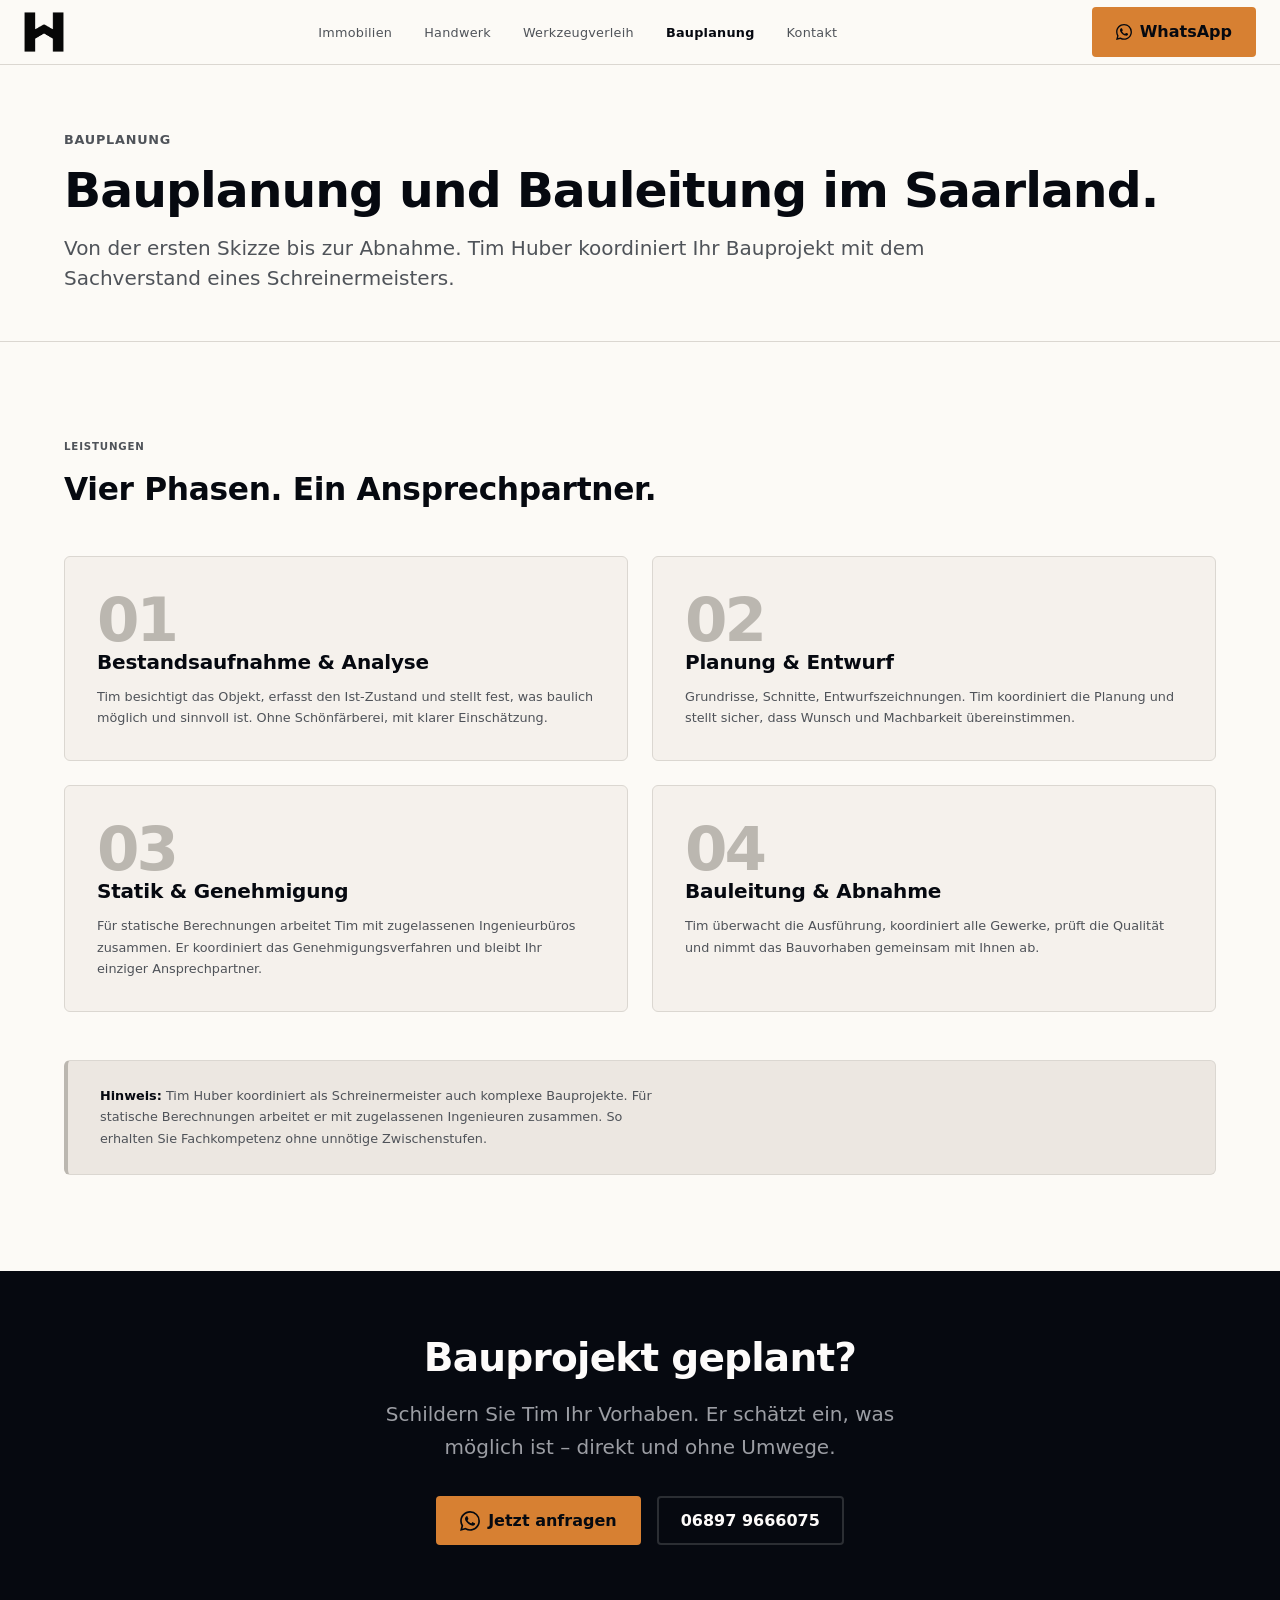
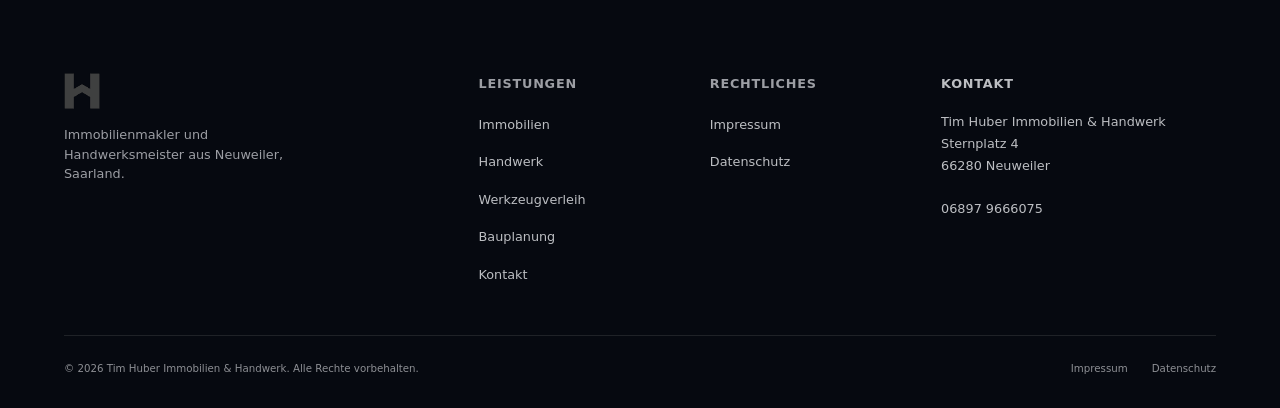
==== commit 91ec7aa4: "fix: Lighthouse accessibility + SEO — Kontrast Footer, CSP connect-src - .footer-copy + .footer-lega" ====
--- a/bauplanung.html
+++ b/bauplanung.html
@@ -2,10 +2,11 @@
 <html lang="de">
 <head>
   <meta charset="UTF-8">
+  <link rel="icon" href="favicon.ico">
   <meta name="viewport" content="width=device-width, initial-scale=1.0">
 
   <meta http-equiv="Content-Security-Policy"
-        content="default-src 'none'; style-src 'self' https://fonts.googleapis.com 'unsafe-inline'; font-src 'self' https://fonts.gstatic.com; img-src 'self'; script-src 'self'; form-action 'none'; frame-ancestors 'none';">
+        content="default-src 'none'; style-src 'self' https://fonts.googleapis.com 'unsafe-inline'; font-src 'self' https://fonts.gstatic.com; img-src 'self'; script-src 'self'; connect-src 'self'; form-action 'none';">
   <meta name="referrer" content="strict-origin-when-cross-origin">
 
   <title>Bauplanung im Saarland – Tim Huber</title>
--- a/css/components.css
+++ b/css/components.css
@@ -403,7 +403,7 @@
 
 .footer-copy {
   font-size: var(--text-xs);
-  color: oklch(55% 0.008 265);
+  color: oklch(65% 0.008 265);
 }
 
 .footer-legal {
@@ -413,7 +413,7 @@
 
 .footer-legal a {
   font-size: var(--text-xs);
-  color: oklch(55% 0.008 265);
+  color: oklch(65% 0.008 265);
   text-decoration: none;
 }
 
@@ -556,7 +556,7 @@
   font-family: var(--font-heading);
   font-size: var(--text-2xl);
   font-weight: 800;
-  color: var(--c-border-dark);
+  color: oklch(40% 0.008 265);
   line-height: 1;
   flex-shrink: 0;
   width: 2ch;
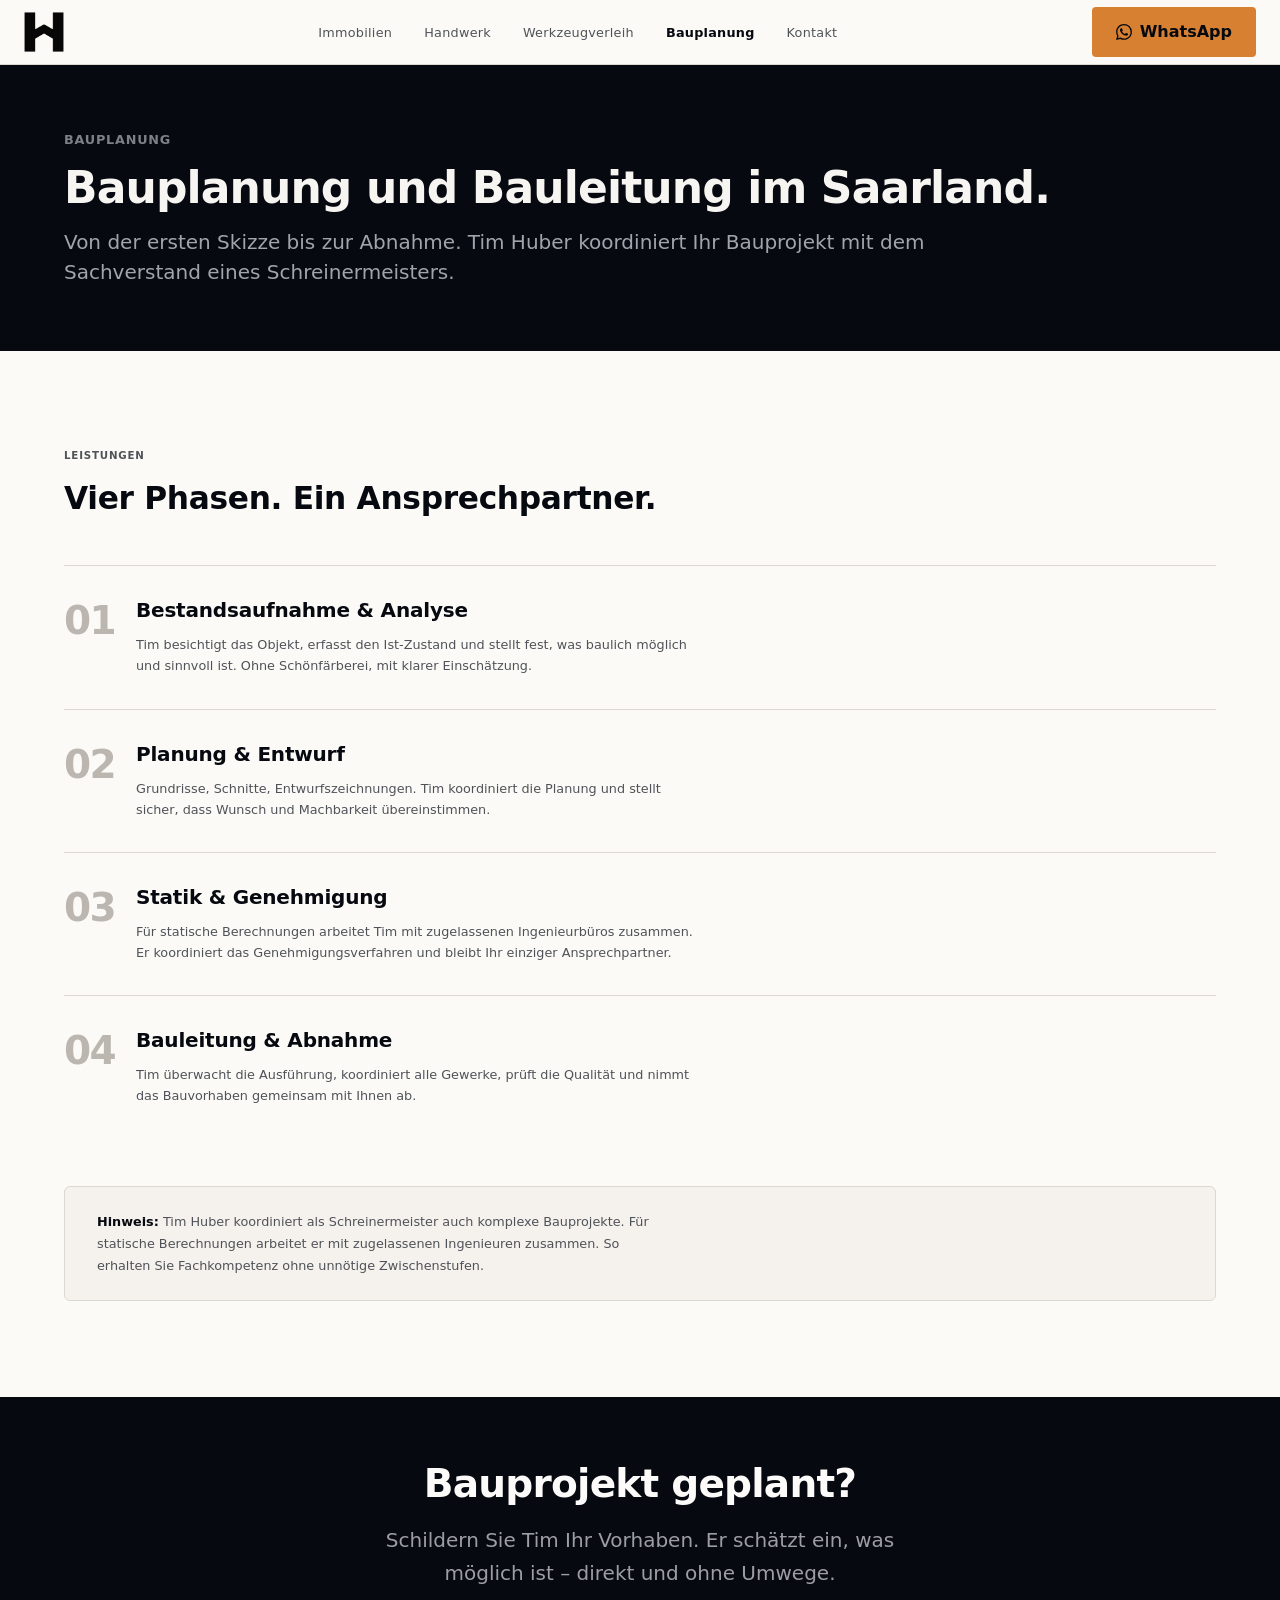
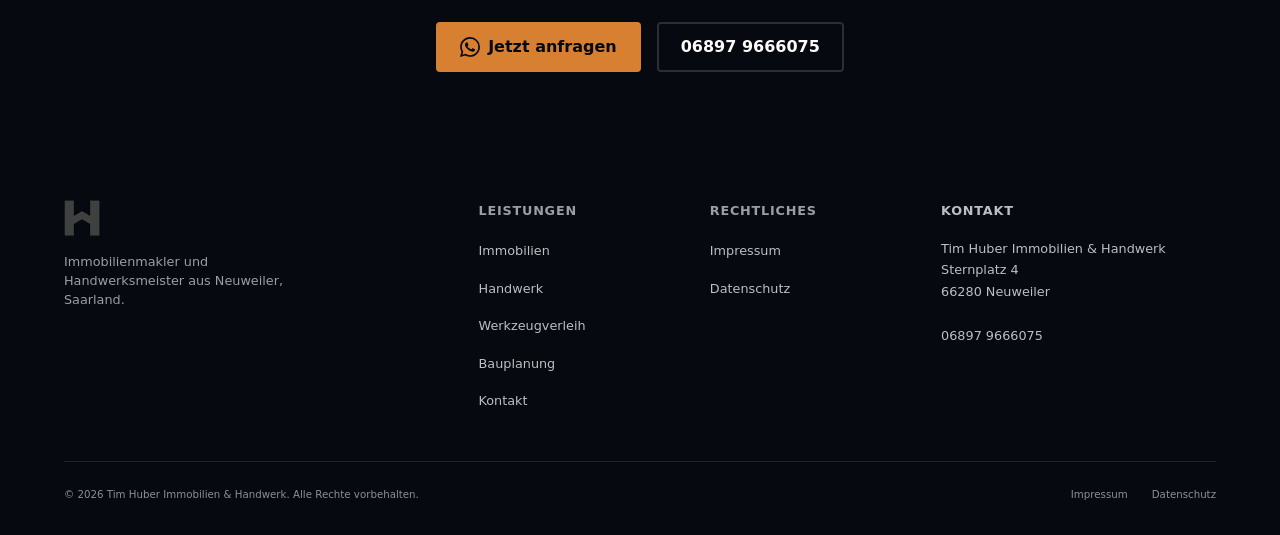
==== commit b4fc7402: "design: CSS-Token-Fixes, Card-Grid-Redesign, Peak-End CTAs, Swipe-Fix - Ungültige CSS-Tokens (--spac" ====
--- a/bauplanung.html
+++ b/bauplanung.html
@@ -20,35 +20,43 @@
   <meta property="og:image"       content="https://tchitcho119.github.io/timhuber-website/img/th-logo.webp">
   <meta property="og:locale"      content="de_DE">
 
-  <link rel="stylesheet" href="css/tokens.css">
-  <link rel="stylesheet" href="css/base.css">
-  <link rel="stylesheet" href="css/components.css">
-  <link rel="stylesheet" href="css/layout.css">
+  <link rel="stylesheet" href="css/tokens.css?v=2">
+  <link rel="stylesheet" href="css/base.css?v=2">
+  <link rel="stylesheet" href="css/components.css?v=2">
+  <link rel="stylesheet" href="css/layout.css?v=2">
 
   <style>
     .leistungspunkte {
+      display: flex;
+      flex-direction: column;
+      margin-top: var(--space-12);
+      border-top: 1px solid var(--c-border);
+    }
+    .lp-item {
       display: grid;
+      grid-template-columns: 3rem 1fr;
       gap: var(--space-6);
-      grid-template-columns: 1fr;
-      margin-top: var(--space-12);
-    }
-    @media (min-width: 640px) {
-      .leistungspunkte { grid-template-columns: 1fr 1fr; }
-    }
-    .lp-item {
-      background: var(--c-surface);
-      border: 1px solid var(--c-border);
-      border-radius: var(--radius-md);
-      padding: var(--space-8);
+      align-items: start;
+      padding: var(--space-8) 0;
+      border-bottom: 1px solid var(--c-border);
+      background: transparent;
+      border-radius: 0;
+      border-left: none;
+      border-right: none;
+      border-top: none;
+    }
+    .lp-item:last-child {
+      border-bottom: none;
     }
     .lp-number {
       font-family: var(--font-heading);
-      font-size: var(--text-4xl);
+      font-size: var(--text-2xl);
       font-weight: 800;
       color: var(--c-border-dark);
-      letter-spacing: -0.05em;
+      letter-spacing: -0.04em;
       line-height: 1;
-      margin-bottom: var(--space-5);
+      margin-bottom: 0;
+      padding-top: 3px;
     }
     .lp-title {
       font-family: var(--font-heading);
@@ -63,9 +71,8 @@
       line-height: 1.65;
     }
     .hinweis-box {
-      background: var(--c-surface-2);
+      background: var(--c-surface);
       border: 1px solid var(--c-border);
-      border-left: 4px solid var(--c-border-dark);
       border-radius: var(--radius-md);
       padding: var(--space-6) var(--space-8);
       margin-top: var(--space-12);
@@ -175,26 +182,34 @@
 
           <div class="lp-item">
             <p class="lp-number" aria-hidden="true">01</p>
-            <h3 class="lp-title">Bestandsaufnahme &amp; Analyse</h3>
-            <p class="lp-desc">Tim besichtigt das Objekt, erfasst den Ist-Zustand und stellt fest, was baulich möglich und sinnvoll ist. Ohne Schönfärberei, mit klarer Einschätzung.</p>
+            <div>
+              <h3 class="lp-title">Bestandsaufnahme &amp; Analyse</h3>
+              <p class="lp-desc">Tim besichtigt das Objekt, erfasst den Ist-Zustand und stellt fest, was baulich möglich und sinnvoll ist. Ohne Schönfärberei, mit klarer Einschätzung.</p>
+            </div>
           </div>
 
           <div class="lp-item">
             <p class="lp-number" aria-hidden="true">02</p>
-            <h3 class="lp-title">Planung &amp; Entwurf</h3>
-            <p class="lp-desc">Grundrisse, Schnitte, Entwurfszeichnungen. Tim koordiniert die Planung und stellt sicher, dass Wunsch und Machbarkeit übereinstimmen.</p>
+            <div>
+              <h3 class="lp-title">Planung &amp; Entwurf</h3>
+              <p class="lp-desc">Grundrisse, Schnitte, Entwurfszeichnungen. Tim koordiniert die Planung und stellt sicher, dass Wunsch und Machbarkeit übereinstimmen.</p>
+            </div>
           </div>
 
           <div class="lp-item">
             <p class="lp-number" aria-hidden="true">03</p>
-            <h3 class="lp-title">Statik &amp; Genehmigung</h3>
-            <p class="lp-desc">Für statische Berechnungen arbeitet Tim mit zugelassenen Ingenieurbüros zusammen. Er koordiniert das Genehmigungsverfahren und bleibt Ihr einziger Ansprechpartner.</p>
+            <div>
+              <h3 class="lp-title">Statik &amp; Genehmigung</h3>
+              <p class="lp-desc">Für statische Berechnungen arbeitet Tim mit zugelassenen Ingenieurbüros zusammen. Er koordiniert das Genehmigungsverfahren und bleibt Ihr einziger Ansprechpartner.</p>
+            </div>
           </div>
 
           <div class="lp-item">
             <p class="lp-number" aria-hidden="true">04</p>
-            <h3 class="lp-title">Bauleitung &amp; Abnahme</h3>
-            <p class="lp-desc">Tim überwacht die Ausführung, koordiniert alle Gewerke, prüft die Qualität und nimmt das Bauvorhaben gemeinsam mit Ihnen ab.</p>
+            <div>
+              <h3 class="lp-title">Bauleitung &amp; Abnahme</h3>
+              <p class="lp-desc">Tim überwacht die Ausführung, koordiniert alle Gewerke, prüft die Qualität und nimmt das Bauvorhaben gemeinsam mit Ihnen ab.</p>
+            </div>
           </div>
 
         </div>
--- a/css/components.css
+++ b/css/components.css
@@ -526,42 +526,44 @@
 }
 
 /* ------------------------------------------------------------------
-   LEISTUNGS-GRID (Startseite)
-   Anti-Ban: kein identisches Icon+Heading+Text×3-Grid
+   LEISTUNGS-LISTE (Startseite)
+   Horizontale Liste statt identisches Karten-Grid.
    ------------------------------------------------------------------ */
 
 .service-grid {
+  border-top: 1px solid var(--c-border);
+}
+
+.service-item {
   display: grid;
-  gap: var(--space-2);
-  grid-template-columns: 1fr;
-}
-
-.service-item {
-  display: flex;
-  align-items: flex-start;
+  grid-template-columns: 2.8ch 1fr 20px;
+  align-items: center;
   gap: var(--space-6);
-  padding: var(--space-6);
-  border: 1px solid var(--c-border);
-  border-radius: var(--radius-md);
-  text-decoration: none;
-  background: var(--c-bg);
-  transition: background var(--duration-base) var(--ease-out);
+  padding: var(--space-6) 0;
+  border-bottom: 1px solid var(--c-border);
+  text-decoration: none;
+  background: transparent;
+  transition: opacity var(--duration-base) var(--ease-out);
 }
 
 .service-item:hover {
-  background: var(--c-surface);
+  opacity: 0.65;
+  background: transparent;
 }
 
 .service-number {
   font-family: var(--font-heading);
-  font-size: var(--text-2xl);
+  font-size: var(--text-xl);
   font-weight: 800;
-  color: oklch(40% 0.008 265);
   line-height: 1;
   flex-shrink: 0;
-  width: 2ch;
   letter-spacing: -0.03em;
 }
+
+.service-grid .service-item:nth-child(1) .service-number { color: oklch(20% 0.012 265); }
+.service-grid .service-item:nth-child(2) .service-number { color: oklch(32% 0.010 265); }
+.service-grid .service-item:nth-child(3) .service-number { color: oklch(44% 0.008 265); }
+.service-grid .service-item:nth-child(4) .service-number { color: oklch(56% 0.007 265); }
 
 .service-content {}
 
@@ -577,11 +579,30 @@
   font-size: var(--text-sm);
   color: var(--c-text-muted);
   line-height: 1.55;
-  max-width: none;
+}
+
+.service-arrow {
+  width: 20px;
+  height: 20px;
+  stroke: var(--c-border-dark);
+  fill: none;
+  flex-shrink: 0;
+  transition: transform var(--duration-base) var(--ease-out),
+              stroke var(--duration-base) var(--ease-out);
+}
+
+.service-item:hover .service-arrow {
+  transform: translateX(3px);
+  stroke: var(--c-text-muted);
 }
 
 @media (min-width: 768px) {
-  .service-grid { grid-template-columns: 1fr 1fr; }
+  .service-item {
+    grid-template-columns: 2.8ch 1fr 20px;
+    gap: var(--space-8);
+    padding: var(--space-8) 0;
+  }
+  .service-desc { max-width: 58ch; }
 }
 
 /* ------------------------------------------------------------------
--- a/css/layout.css
+++ b/css/layout.css
@@ -160,23 +160,30 @@
    ------------------------------------------------------------------ */
 
 .page-header {
-  padding-block: var(--space-12) var(--space-8);
-  border-bottom: 1px solid var(--c-border);
+  background: var(--c-text);
+  padding-block: var(--space-12) var(--space-16);
+}
+
+.page-header p.text-muted,
+.page-header .section-label {
+  color: oklch(60% 0.01 265);
 }
 
 .page-header h1 {
   font-size: var(--text-2xl);
   font-weight: 800;
   letter-spacing: -0.02em;
+  color: oklch(97% 0.006 75);
 }
 
 .page-header .text-lead {
   margin-top: var(--space-3);
-}
-
-@media (min-width: 768px) {
-  .page-header { padding-block: var(--space-16) var(--space-12); }
-  .page-header h1 { font-size: var(--text-3xl); }
+  color: oklch(72% 0.01 265);
+}
+
+@media (min-width: 768px) {
+  .page-header { padding-block: var(--space-16) var(--space-16); }
+  .page-header h1 { font-size: clamp(2rem, 4vw, 2.75rem); }
 }
 
 /* ------------------------------------------------------------------
